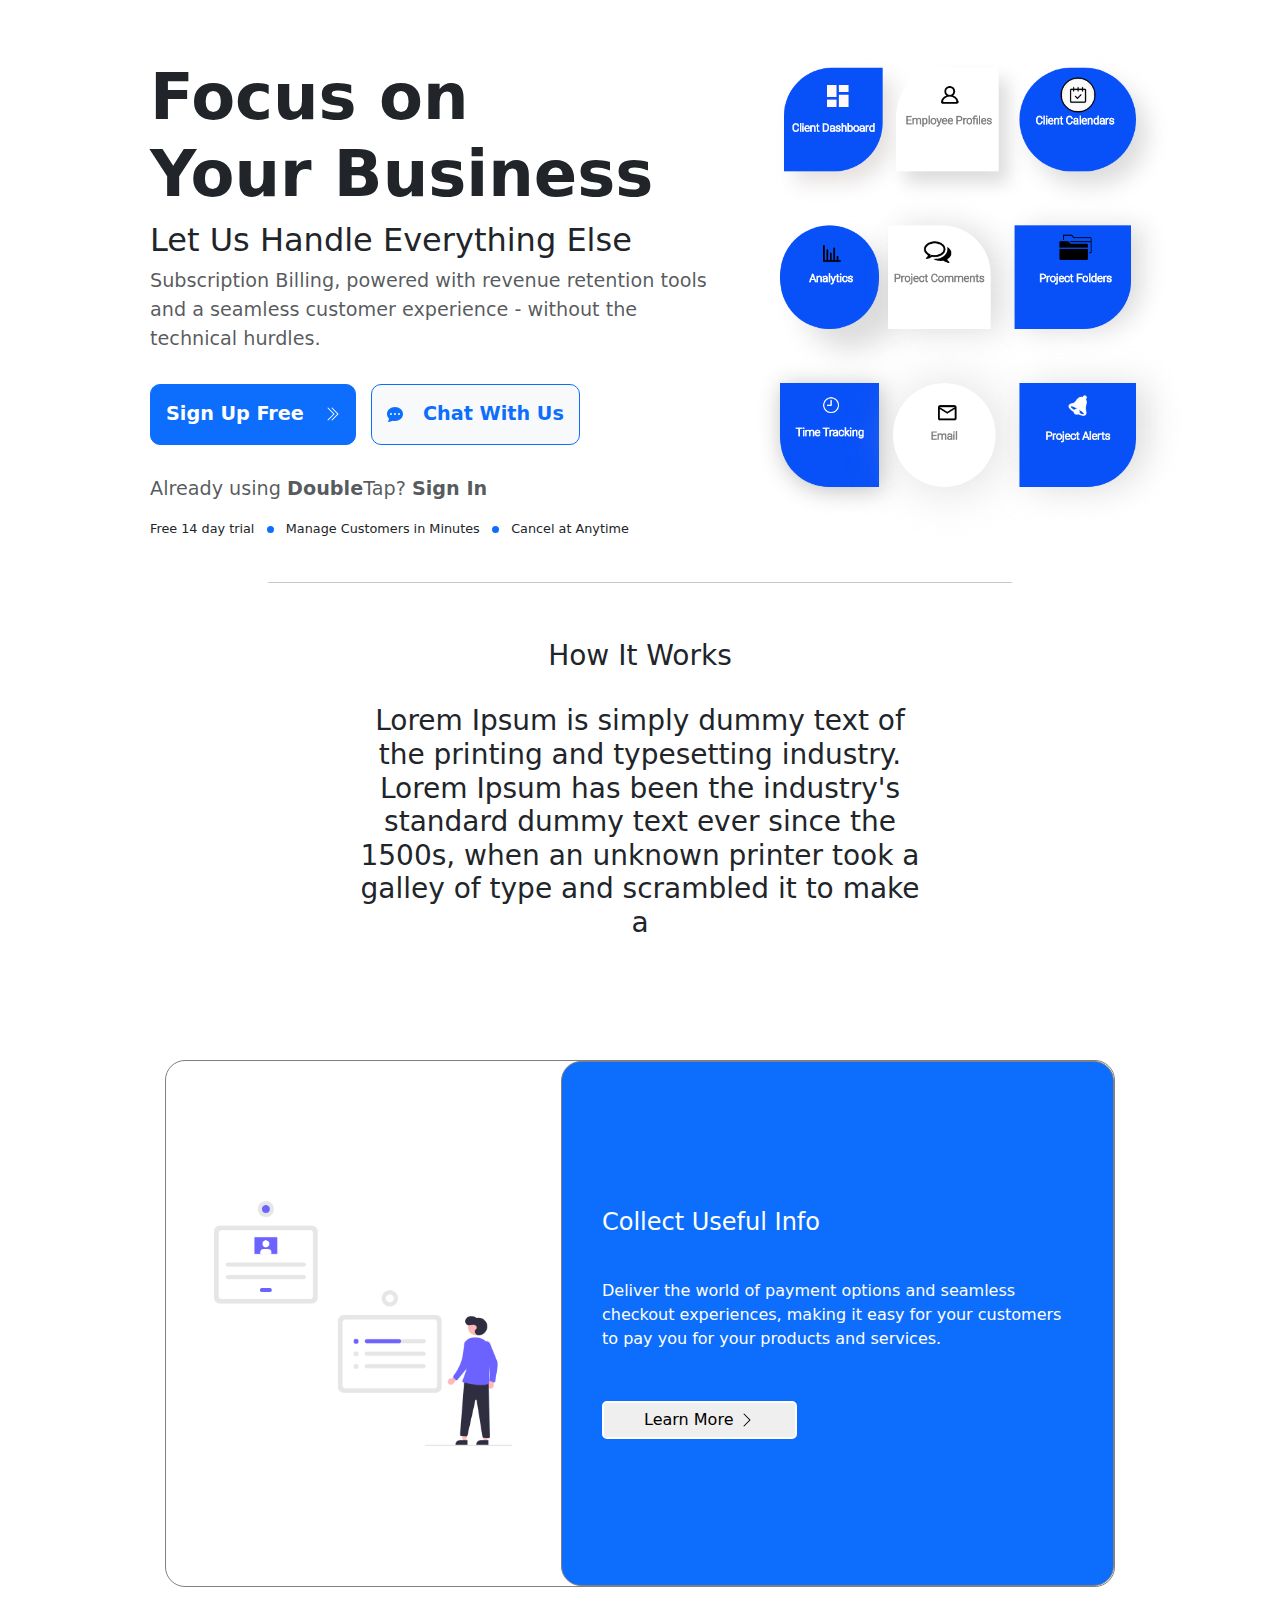
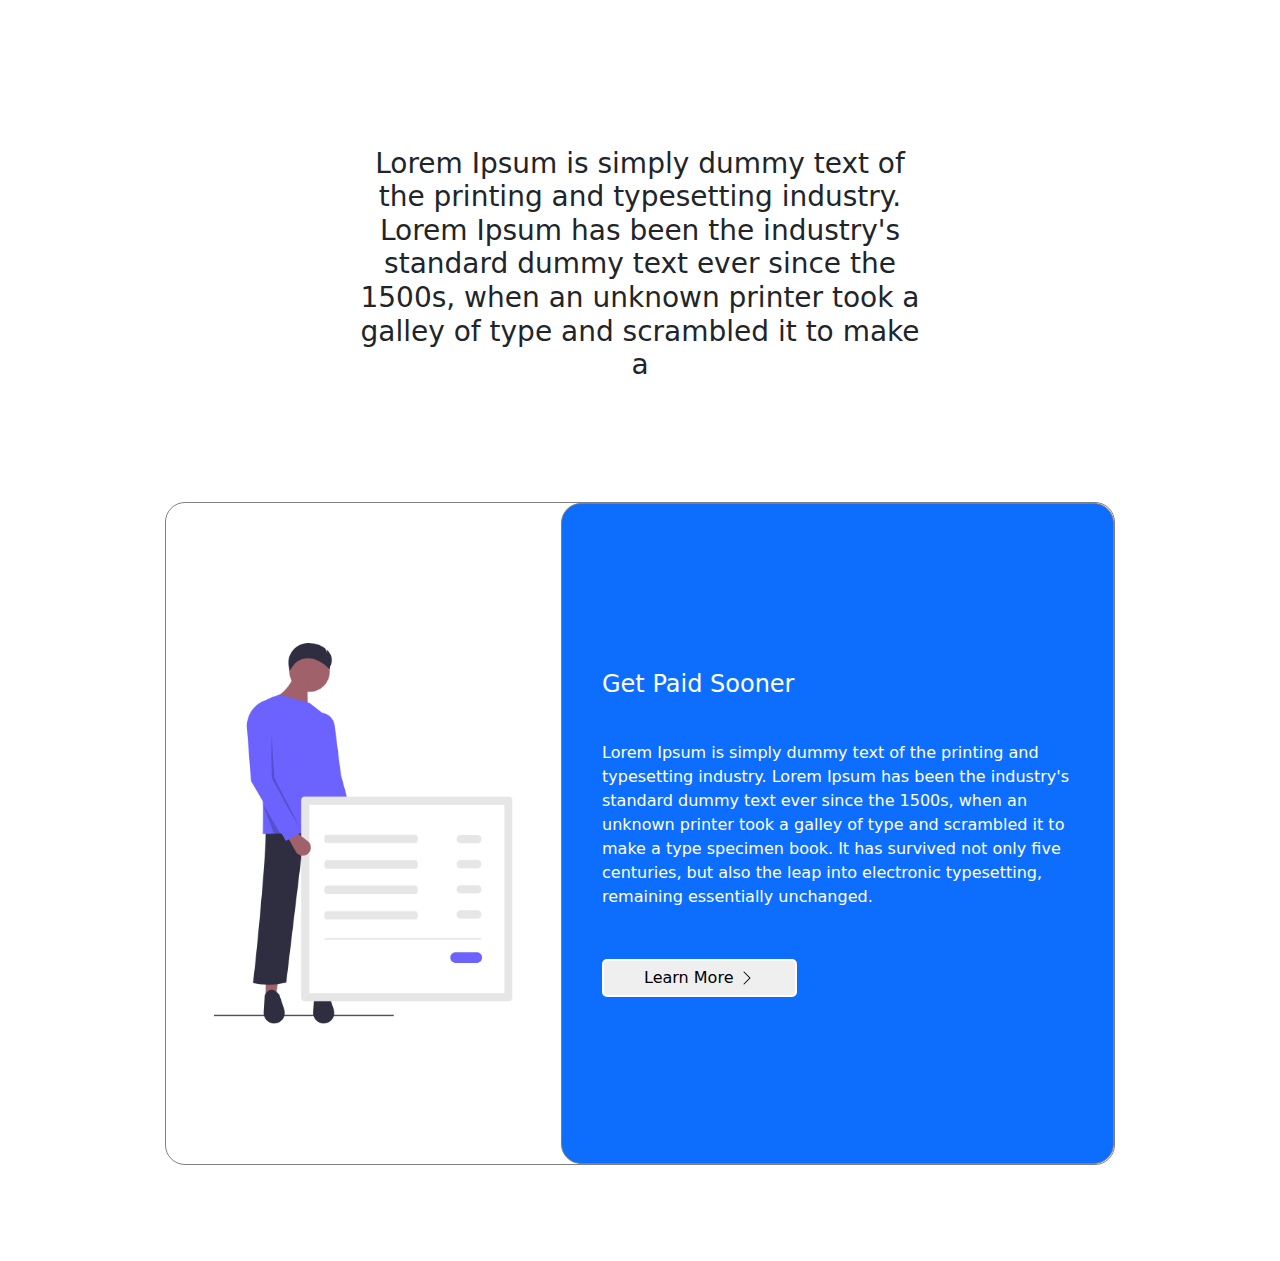
==== how-it-works.html @ 36cc3172 "Merge branch 'main' into main" ====
<!DOCTYPE html>
<html lang="en">

<head>
    <meta charset="UTF-8">
    <meta name="viewport" content="width=device-width, initial-scale=1.0">
    <meta http-equiv="X-UA-Compatible" content="ie=edge">
    <meta name="Description" content="Enter your description here" />
    <link rel="stylesheet" href="https://cdnjs.cloudflare.com/ajax/libs/twitter-bootstrap/5.0.1/css/bootstrap.min.css">
    <link rel="stylesheet" href="https://cdnjs.cloudflare.com/ajax/libs/font-awesome/5.15.3/css/all.min.css">
    <link rel="stylesheet" href="css/styles.css">
    <script src="https://cdnjs.cloudflare.com/ajax/libs/popper.js/2.9.2/umd/popper.min.js"></script>
    <script src="https://cdnjs.cloudflare.com/ajax/libs/twitter-bootstrap/5.0.1/js/bootstrap.min.js"></script>
    <title>Double Tap CRM | How It Works</title>
</head>

<body>

    <div class="container">
        <!-- Header -->
        <div class="row header pt-5">
            <div id="" class="header-left col-12 col-md-7">
                <h1 class="display-3">Focus on<br />Your Business</h1>
                <h2>Let Us Handle Everything Else</h2>
                <p class="text-muted gray-text">Subscription Billing, powered with revenue retention
                    tools and a seamless customer experience - without
                    the technical hurdles.</p>
                <div class="header-btn-container">
                    <a href="sign-up.html"><button type="button"
                            class="btn btn-primary header-btn header-sign-up-btn">Sign Up Free &nbsp;&nbsp;<svg
                                xmlns="http://www.w3.org/2000/svg" width="16" height="16" fill="currentColor"
                                class="bi bi-chevron-double-right" viewBox="0 0 16 16">
                                <path fill-rule="evenodd"
                                    d="M3.646 1.646a.5.5 0 0 1 .708 0l6 6a.5.5 0 0 1 0 .708l-6 6a.5.5 0 0 1-.708-.708L9.293 8 3.646 2.354a.5.5 0 0 1 0-.708z" />
                                <path fill-rule="evenodd"
                                    d="M7.646 1.646a.5.5 0 0 1 .708 0l6 6a.5.5 0 0 1 0 .708l-6 6a.5.5 0 0 1-.708-.708L13.293 8 7.646 2.354a.5.5 0 0 1 0-.708z" />
                            </svg></button></a>
                    <a href="#"><button type="button"
                            class="btn btn-light header-btn header-chat-btn text-primary border-primary"><svg
                                xmlns="http://www.w3.org/2000/svg" width="16" height="16" fill="currentColor"
                                class="bi bi-chat-dots-fill" viewBox="0 0 16 16">
                                <path
                                    d="M16 8c0 3.866-3.582 7-8 7a9.06 9.06 0 0 1-2.347-.306c-.584.296-1.925.864-4.181 1.234-.2.032-.352-.176-.273-.362.354-.836.674-1.95.77-2.966C.744 11.37 0 9.76 0 8c0-3.866 3.582-7 8-7s8 3.134 8 7zM5 8a1 1 0 1 0-2 0 1 1 0 0 0 2 0zm4 0a1 1 0 1 0-2 0 1 1 0 0 0 2 0zm3 1a1 1 0 1 0 0-2 1 1 0 0 0 0 2z" />
                            </svg>&nbsp;&nbsp; Chat With
                            Us</button></a>
                </div>
                <p class="text-muted gray-text">Already using <strong>Double</strong>Tap? <strong>Sign In</strong></p>
                <p class="features-text">Free 14 day trial &nbsp;&nbsp;<span class="dot bg-primary"></span>
                    &nbsp;&nbsp;Manage Customers in Minutes &nbsp;&nbsp;<span class="dot bg-primary"></span>
                    &nbsp;&nbsp;Cancel at Anytime</p>
            </div>
            <div class="header-right col-12 col-md-5">
                <img src="assets/CRM-Main-AssetFiles/Header-Side.png" alt="Visual List of Features" class="img-fluid">
            </div>
        </div>
        <hr class="col-8 offset-2" />

        <!-- How It Works Page Content -->
        <div class="row">
            <div class="heading-container col-10 offset-1 col-md-6 offset-md-3">
                <h3>How It Works</h3>
                <h3 class="py-4">Lorem Ipsum is simply dummy text of the printing and typesetting industry. Lorem Ipsum
                    has been the
                    industry's standard dummy text ever since the 1500s, when an unknown printer took a galley of type
                    and scrambled it to make a</h3>
            </div>

            <div class="img-with-desc col-10 offset-1 flex-wrap my-5">
                <img class="col-md-5 col-12 px-5" src="assets/CRM-How-it-works-AssetFiles/Collect-info.png"
                    alt="Cartoon person looking at info">
                <div class="description col-md-7 col-12 bg-primary text-white py-5">
                    <div>
                        <h4>Collect Useful Info</h4>
                        <p>
                            Deliver the world of payment options and seamless
                            checkout experiences, making it easy for your
                            customers to pay you for your products and
                            services.
                        </p>
                        <a href=""><button class="btn-primary learn-more-btn">Learn More <svg
                                    xmlns="http://www.w3.org/2000/svg" width="16" height="16" fill="currentColor"
                                    class="bi bi-chevron-right" viewBox="0 0 16 16">
                                    <path fill-rule="evenodd"
                                        d="M4.646 1.646a.5.5 0 0 1 .708 0l6 6a.5.5 0 0 1 0 .708l-6 6a.5.5 0 0 1-.708-.708L10.293 8 4.646 2.354a.5.5 0 0 1 0-.708z" />
                                </svg></button></a>
                    </div>
                </div>
            </div>
        </div>
        <div class="row py-5">
            <div class="heading-container col-10 offset-1 col-md-6 offset-md-3">
                <h3 class="py-4">Lorem Ipsum is simply dummy text of the printing and typesetting industry. Lorem Ipsum
                    has been the
                    industry's standard dummy text ever since the 1500s, when an unknown printer took a galley of type
                    and scrambled it to make a</h3>
            </div>
            <div class="img-with-desc col-10 offset-1 flex-wrap my-5">
                <img class="col-md-5 col-12 px-5" src="assets/CRM-How-it-works-AssetFiles/Take Payments.png"
                    alt="Cartoon person holding poster">
                <div class="description col-md-7 col-12 bg-primary text-white py-5">
                    <div>
                        <h4>Get Paid Sooner</h4>
                        <p>
                            Lorem Ipsum is simply dummy text of the printing and typesetting industry. Lorem Ipsum has
                            been the industry's standard dummy text ever since the 1500s, when an unknown printer took a
                            galley of type and scrambled it to make a type specimen book. It has survived not only five
                            centuries, but also the leap into electronic typesetting, remaining essentially unchanged.
                        </p>
                        <a href=""><button class="btn-primary learn-more-btn">Learn More <svg
                                    xmlns="http://www.w3.org/2000/svg" width="16" height="16" fill="currentColor"
                                    class="bi bi-chevron-right" viewBox="0 0 16 16">
                                    <path fill-rule="evenodd"
                                        d="M4.646 1.646a.5.5 0 0 1 .708 0l6 6a.5.5 0 0 1 0 .708l-6 6a.5.5 0 0 1-.708-.708L10.293 8 4.646 2.354a.5.5 0 0 1 0-.708z" />
                                </svg></button></a>
                    </div>
                </div>
            </div>
        </div>
    </div>


    <!-- Footer -->

</body>

</html>
---- css/styles.css ----
/* Jesse's section */
.header{
    align-items: center;
}

.header-left h1{
    font-weight: 550;
}

.gray-text{
    font-size: 120%;
    font-weight: 500;
}

.header-btn-container{
    margin-bottom: 20px;
    margin-top: 30px;
}

.header-btn{
    padding: 15px;
    font-weight: 700;
    font-size: 120%;
    border-radius: 10px;
    margin-bottom: 10px;
}

.header-sign-up-btn{
    margin-right: 10px;
}

.features-text{
    font-size: 80%;
}

@media (min-width: 768px) {
    .header-left{
        padding-left: 80px;
    }
}

.dot{
    height: 7px;
    width: 7px;
    /* background-color: blue; */
    border-radius: 50%;
    display: inline-block;
}

.heading-container{
    text-align: center;
    padding: 40px 0;
}

@media (max-width: 767px) {
    .header-right>img{
        width: 70%;
    }

    .header-right{
        text-align: center;
    }
}

.main-btn-container{
    text-align:center;
}

.main-btn{
    border: 1px solid gray;
    border-radius: 10px;
    height: 100px;
    width: 100px;
    position: relative;
}

.main-btn img{
    width: 45px;
    position: absolute;
    top: 15px;
    left: 28px;
}

.main-btn p{
    position: absolute;
    text-align: center;
    width: 80%;
    font-size: 85%;
    top: 70px;
}

.img-with-desc{
    border: 1px solid gray;
    border-radius: 20px;
    margin-top: 150px;
    margin-bottom: 150px;
    display: flex;
    padding-left: 0;
    padding-right: 0;
}

#main-img-with-desc{
    margin-top: 7rem;
}

.img-with-desc img{
    padding: 140px 10px;
    max-width: 100%;
    height: auto;
}

@media (max-width: 767px){
    .img-with-desc img{
        padding: 30px 10px;
    }
}

.description{
    margin-right: 0;
    padding: 0 40px;
    border-radius: 20px;
    border: 1px solid gray;
    display: flex;
    align-items: center;
}

.description>div{
    display: flex;
    flex-direction: column;
    justify-content: space-evenly;
    height: 70%;
}

.description ul{
    list-style-type: none;
    padding-left: 0;
    font-size: 70%;
    width: 80%;
}

.learn-more-btn {
    border: 2px solid white;
    border-radius: 5px;
    padding: 5px 40px;
}

/* Christian's section */
.supgrd{
    display: grid;
    grid-template-columns; 45% 55%
}

.supdivlft{
    background: url(assets/Group10.png)
    align: center;
}


.supbtn{
    border-radius: 50px;
    height: 15px;
    line-height: 15px;
    color: white;
    width: 140px;
    font-size: 25px;
    padding: 20px 30px;
    background-color: blue;
    border: 2px solid white;
    display: inline-block;
    cursor: pointer;
    text-align: center;
}

.singrd{
    display: grid;
    grid-template-columns; 55% 45%
}

.sindiv{

}

.sinbtn {
    border-radius: 50px;
    height: 15px;
    line-height: 15px;
    color: white;
    width: 140px;
    font-size: 25px;
    padding: 20px 30px;
    background-color: blue;
    border: none;
    display: inline-block;
    cursor: pointer;
    text-align: center;
}







{

}
/* Zach's section */

body{
}*{
    margin: 0%;
    padding: 0%;
}
header,footer{
   position: absolute; 
   background-color: #000;
   width: 100%;
   color: white;
   }
   header h2{
    position: absolute;
    margin-top: 20;
   }
   header{
       height: 10vh;
   }
   footer{
       height: 15vh;
       bottom: 0%;
   }
   footer h2{
       position: absolute;
       left: 45;
   }
   nav{
       position: absolute;
        left: 45%;
        top: 20px;
        color:white
   }
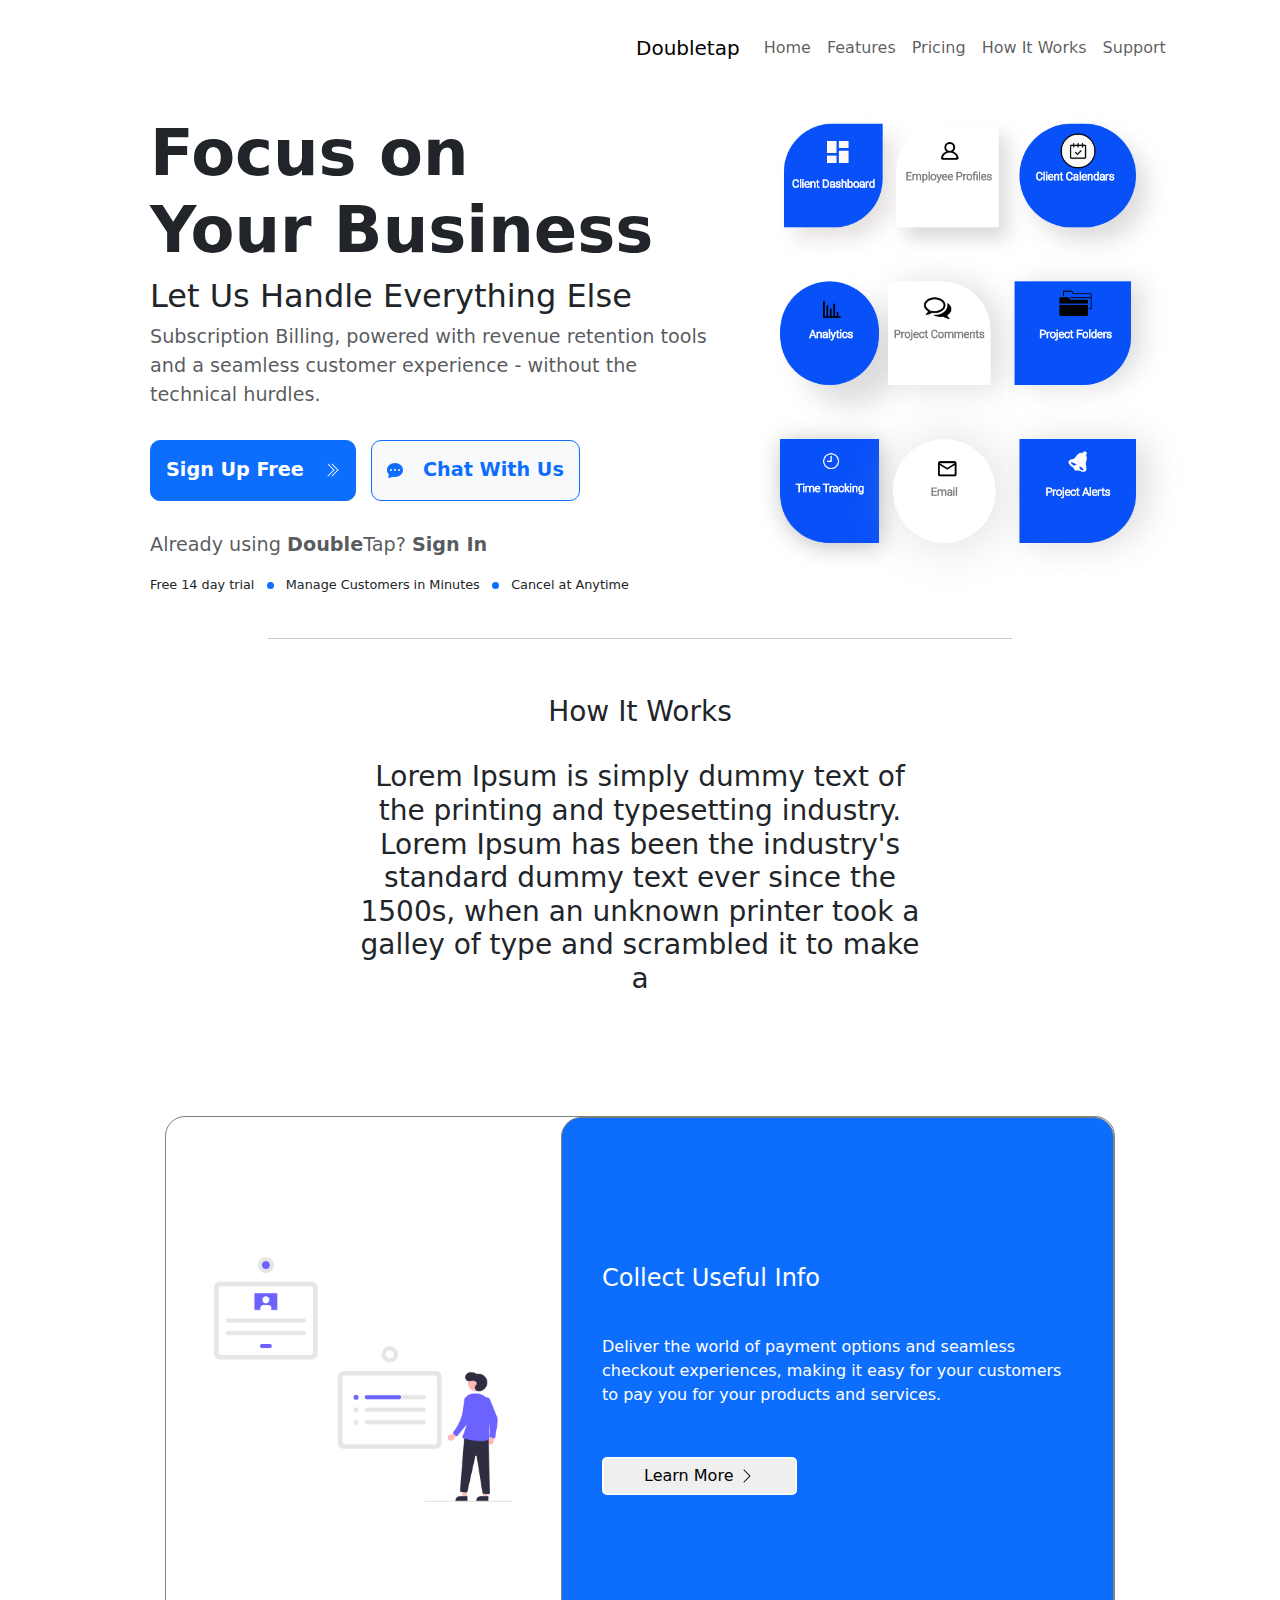
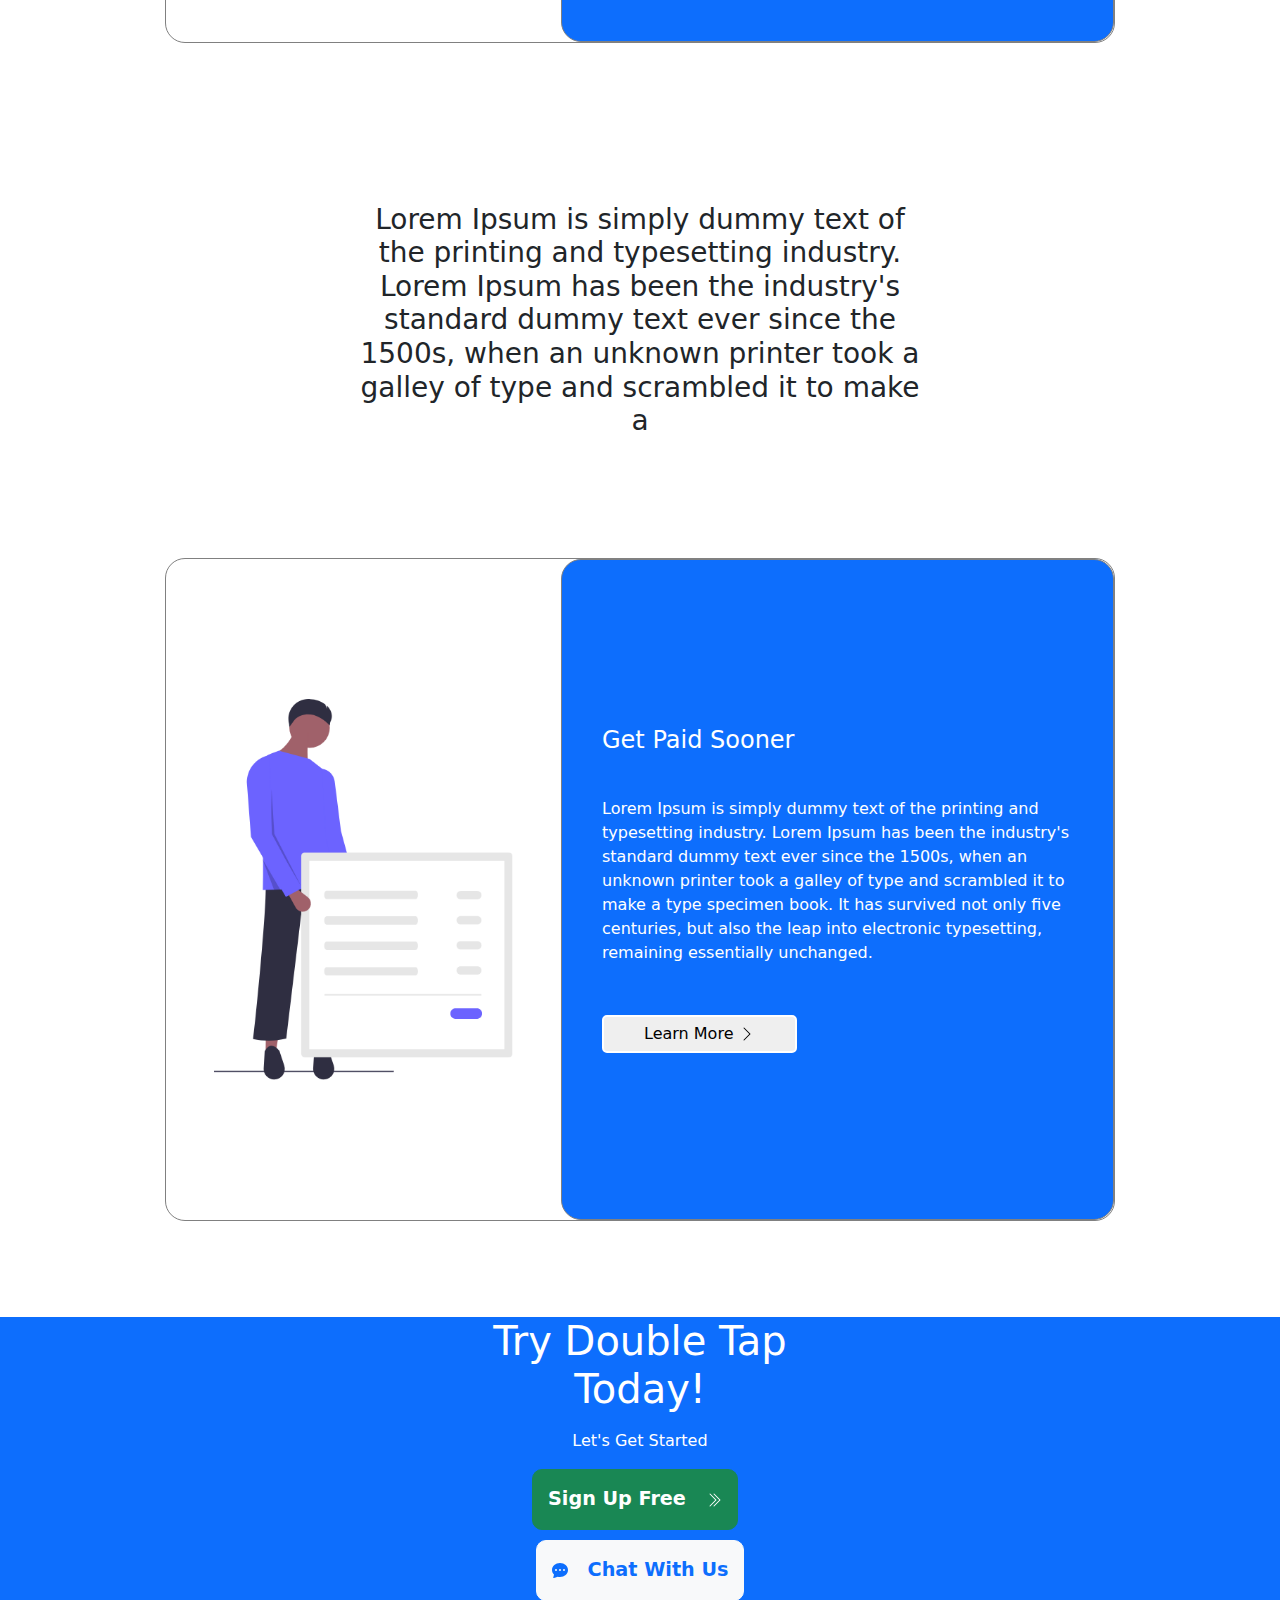
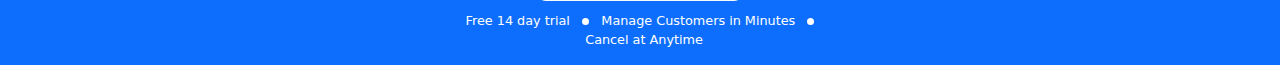
==== commit 6250cbf7: "Bug fixes" ====
--- a/how-it-works.html
+++ b/how-it-works.html
@@ -15,6 +15,52 @@
 </head>
 
 <body>
+
+    <nav class="navbar navbar-expand-lg navbar-light bg-white px-5">
+        <div class="container-fluid">
+            <a class="navbar-brand" href="index.html">Doubletap</a>
+            <button class="navbar-toggler" type="button" data-bs-toggle="collapse" data-bs-target="#navbarNavDropdown"
+                aria-controls="navbarNavDropdown" aria-expanded="false" aria-label="Toggle navigation">
+                <span class="navbar-toggler-icon"></span>
+            </button>
+
+            <div class="collapse navbar-collapse" id="navbarNavDropdown">
+                <!-- removed id "nav-center from above" -->
+                <ul class="navbar-nav">
+                    <!-- removed mr-auto from line above -->
+                    <li class="nav-item">
+                        <a class="nav-link" href="index.html">Home <span class="sr-only">(current)</span></a>
+                    </li>
+                    <li class="nav-item">
+                        <a class="nav-link" href="#">Features</a>
+                    </li>
+                    <li class="nav-item">
+                        <a class="nav-link" href="#">
+                            Pricing
+                        </a>
+                    </li>
+                    <li class="nav-item">
+                        <a class="nav-link" href="how-it-works.html">How It Works</a>
+                    </li>
+                    <li class="nav-item">
+                        <a class="nav-link" href="#">
+                            Support
+                        </a>
+                    </li>
+
+                </ul>
+                <div class="ms-auto">
+
+                    <a href="sign-in.html"><button type="button"
+                            class="btn btn-light  text-primary border-primary">&nbsp;&nbsp; Sign in</button></a>
+                    <a class="ml-3" href="sign-up.html"><button type="button" class="btn btn-primary">Try it Free
+                            &nbsp;&nbsp;
+                        </button></a>
+
+                </div>
+            </div>
+        </div>
+    </nav>
 
     <div class="container">
         <!-- Header -->
@@ -118,6 +164,29 @@
         </div>
     </div>
 
+    <div class="container-fluid">
+        <div class="row bg-primary">
+            <div class=" col-12 col-md-4 offset-md-4 text-white text-center">
+                <p class="display-6 text-center">Try Double Tap Today!</p>
+                <p class="text-center">Let's Get Started</p>
+                <a href="sign-up.html"><button type="button" class="btn btn-success header-btn header-sign-up-btn">Sign
+                        Up Free &nbsp;&nbsp;<svg xmlns="http://www.w3.org/2000/svg" width="16" height="16"
+                            fill="currentColor" class="bi bi-chevron-double-right" viewBox="0 0 16 16">
+                            <path fill-rule="evenodd"
+                                d="M3.646 1.646a.5.5 0 0 1 .708 0l6 6a.5.5 0 0 1 0 .708l-6 6a.5.5 0 0 1-.708-.708L9.293 8 3.646 2.354a.5.5 0 0 1 0-.708z" />
+                            <path fill-rule="evenodd"
+                                d="M7.646 1.646a.5.5 0 0 1 .708 0l6 6a.5.5 0 0 1 0 .708l-6 6a.5.5 0 0 1-.708-.708L13.293 8 7.646 2.354a.5.5 0 0 1 0-.708z" />
+                        </svg></button></a>
+                <a href="#"><button type="button" class="btn btn-light header-btn header-chat-btn text-primary"><svg
+                            xmlns="http://www.w3.org/2000/svg" width="16" height="16" fill="currentColor"
+                            class="bi bi-chat-dots-fill" viewBox="0 0 16 16">
+                            <path
+                                d="M16 8c0 3.866-3.582 7-8 7a9.06 9.06 0 0 1-2.347-.306c-.584.296-1.925.864-4.181 1.234-.2.032-.352-.176-.273-.362.354-.836.674-1.95.77-2.966C.744 11.37 0 9.76 0 8c0-3.866 3.582-7 8-7s8 3.134 8 7zM5 8a1 1 0 1 0-2 0 1 1 0 0 0 2 0zm4 0a1 1 0 1 0-2 0 1 1 0 0 0 2 0zm3 1a1 1 0 1 0 0-2 1 1 0 0 0 0 2z" />
+                        </svg>&nbsp;&nbsp; Chat With
+                        Us</button></a>
+                <p class="features-text">Free 14 day trial &nbsp;&nbsp;<span class="dot bg-white"></span>
+                    &nbsp;&nbsp;Manage Customers in Minutes &nbsp;&nbsp;<span class="dot bg-white"></span>
+                    &nbsp;&nbsp;Cancel at Anytime</p>
 
     <!-- Footer -->
 
--- a/css/styles.css
+++ b/css/styles.css
@@ -145,39 +145,15 @@
 }
 
 /* Christian's section */
-.supgrd{
-    display: grid;
-    grid-template-columns; 45% 55%
-}
-
-.supdivlft{
-    background: url(assets/Group10.png)
-    align: center;
-}
-
-
 .supbtn{
     border-radius: 50px;
-    height: 15px;
-    line-height: 15px;
-    color: white;
+    height: 1;
+    text-align: center;
     width: 140px;
-    font-size: 25px;
-    padding: 20px 30px;
-    background-color: blue;
-    border: 2px solid white;
-    display: inline-block;
+    font-size: 18px;
+    font-weight: bold;
+    border: 2px solid;
     cursor: pointer;
-    text-align: center;
-}
-
-.singrd{
-    display: grid;
-    grid-template-columns; 55% 45%
-}
-
-.sindiv{
-
 }
 
 .sinbtn {
@@ -195,15 +171,55 @@
     text-align: center;
 }
 
-
-
-
-
-
-
-{
-
-}
+.text1 {
+    background-image:url ('assets\CRM-SigIn-AssetFiles\Page-1.png');
+    position: left;
+    padding-left: 30px;
+    background-size: 10px;
+    background-repeat: no-repeat;
+    border-radius: 50px;
+    border: 1px solid;
+    width: 355px;
+    height: 50px
+}
+
+.social-menu ul{
+    position: absolute;
+    top: 50%
+    left: 50%;
+    padding: 0;
+    margin: 0;
+    tranform: translate("-50%, -50%");
+    display: flex;
+}
+
+.social-menu ul li {
+    list-style: none;
+    margin: 0 15px;
+}
+
+.social-menu ul li .fa {
+    font-size: 30px;
+    line-height: 60px;
+    transition: .6s;
+    color: #000
+}
+
+.social-menu ul li a{
+    position: relative;
+    display: block;
+    width: 60px;
+    height: 60px;
+    border-radius: 50%;
+    text-align: center;
+    transition: .6s;
+    
+}
+
+
+
+
+
 /* Zach's section */
 
 body{
